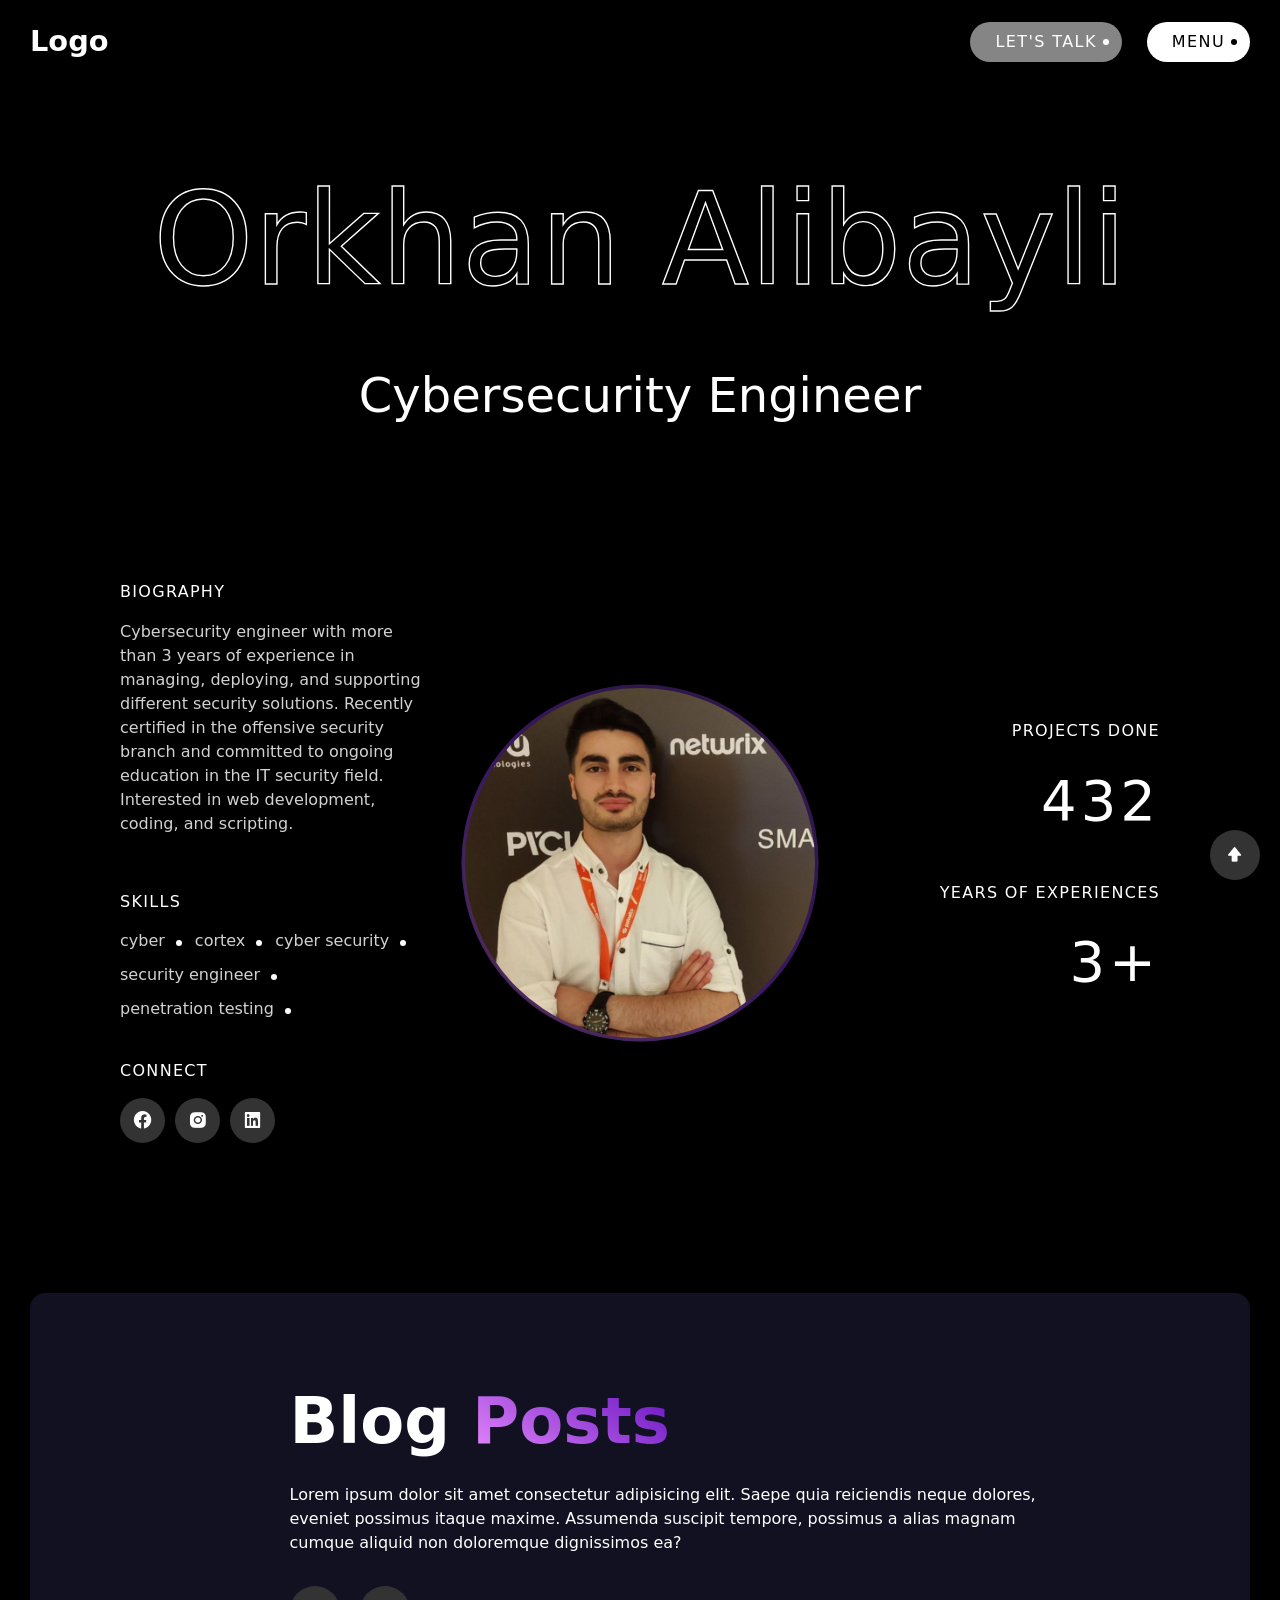
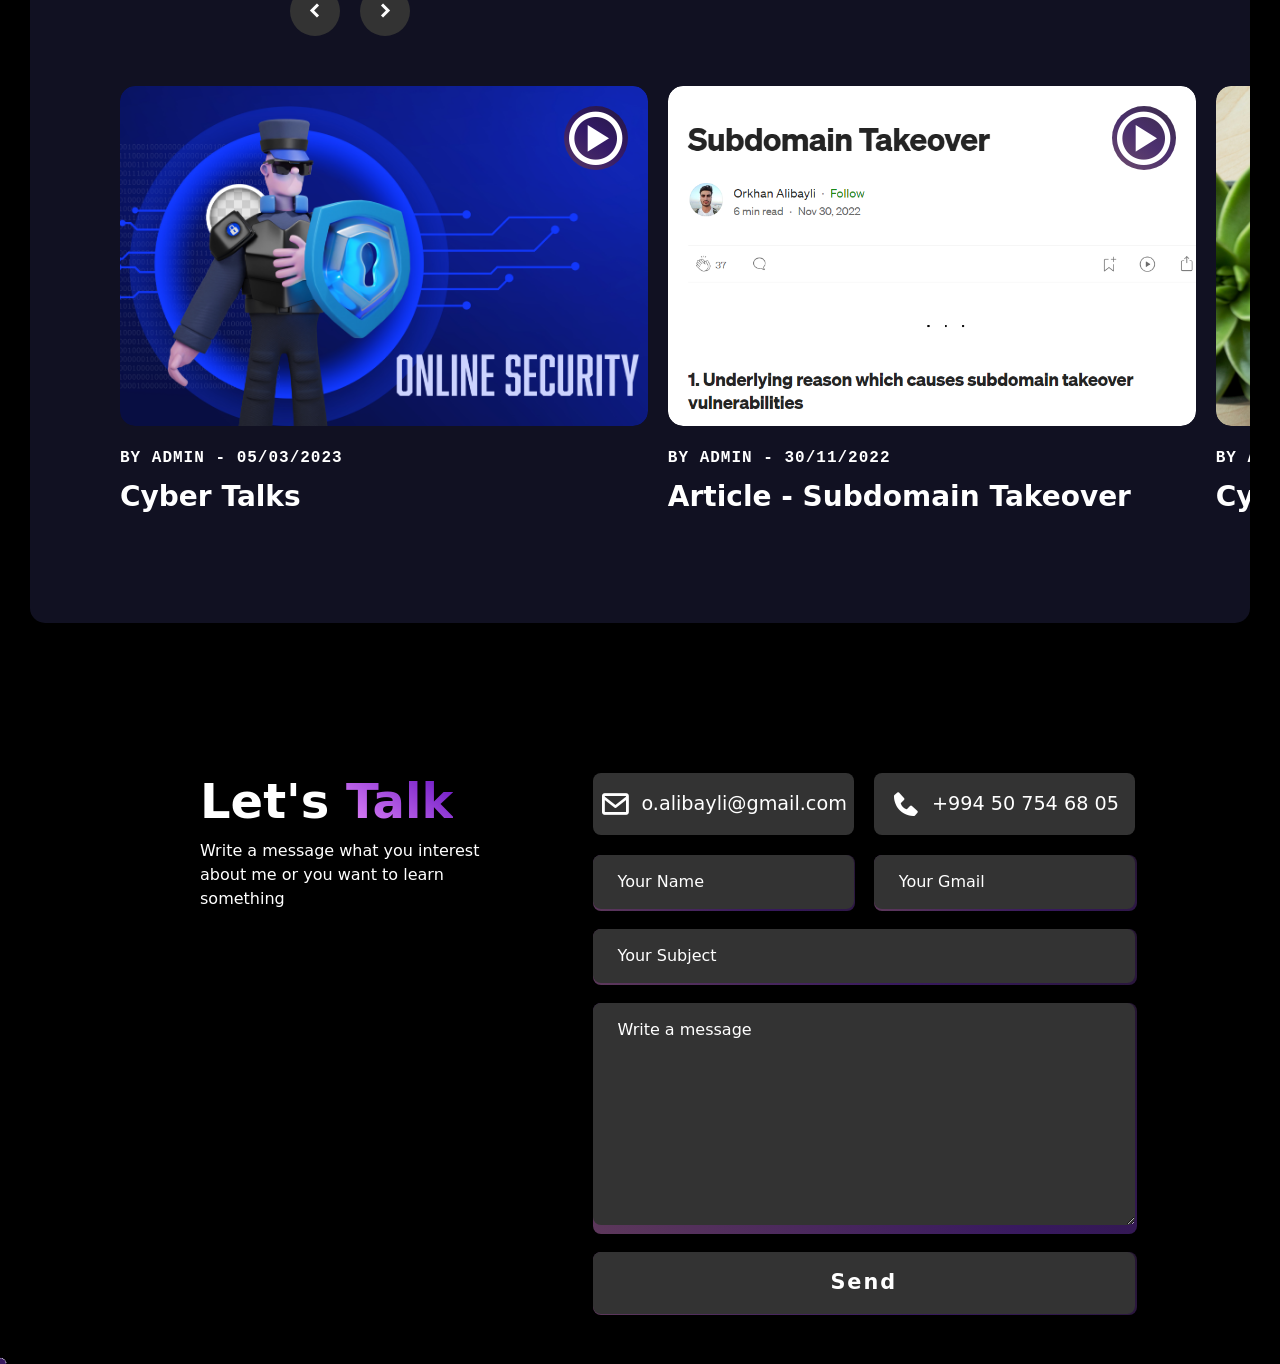
==== index.html @ 05bd4674 "element initial commit" ====
<!DOCTYPE html>
<html lang="en">

<head>
    <meta charset="UTF-8">
    <meta name="viewport" content="width=device-width, initial-scale=1.0">
    <link href='https://unpkg.com/boxicons@2.1.4/css/boxicons.min.css' rel='stylesheet'>
    <link rel="stylesheet" href="css/bootstrap.css">
    <link rel="stylesheet" href="style.css">
    <title>Orkhan Alibayli</title>
</head>

<body>

    <main id="prime">
        <nav>
            <a href="#">Logo</a>
            <ul>
                <li><a href="#contact">Let's Talk</a><a href="#contact">Let's Talk</a></li>
                <li><a class="for-click">Menu</a>
                    <ul class="for-click-menu">
                        <li><a href="#about">About</a></li>
                        <li><a href="#blog">Blog</a></li>
                        <li><a href="#contact">Contact</a></li>
                    </ul>
                </li>
            </ul>
        </nav>

        <section>
            <h1 id="about">Orkhan Alibayli</h1>
            <h2>Cybersecurity Engineer</h2>
            <div class="main-about">
                <div>
                    <div>
                        <h2>Biography</h2>
                        <p>
                            Cybersecurity engineer with more than 3 years of experience in managing, deploying, and
                            supporting different security solutions. Recently
                            certified in the offensive security branch and committed to ongoing education in the IT
                            security field. Interested in web development,
                            coding, and scripting.
                        </p>
                    </div>
                    <div>
                        <h2>Skills</h2>
                        <div>
                            <span>cyber</span>
                            <span>cortex</span>
                            <span>cyber security</span>
                            <span>security engineer</span>
                            <span>penetration testing</span>
                        </div>
                    </div>
                    <div>
                        <h2>Connect</h2>
                        <div>
                            <a href="https://www.facebook.com/orxan.elibeyli.31" target="_blank">
                                <i class='bx bxl-facebook-circle'></i>
                            </a>
                            <a href="https://www.instagram.com/orkhan_alibayli/" target="_blank">
                                <i class='bx bxl-instagram-alt'></i>
                            </a>
                            <!-- <a href=""><img src="photos/x.PNG"></a> -->
                            <a href="https://www.linkedin.com/in/orkhan-alibayli/" target="_blank">
                                <i class='bx bxl-linkedin-square'></i>
                            </a>
                        </div>
                    </div>
                </div>
                <div>
                    <img src="photos/profil.jpg" alt="my image">
                </div>
                <div>
                    <div>
                        <h2>Projects Done</h2>
                        <span>432</span>
                    </div>
                    <div>
                        <h2>Years of experiences</h2>
                        <span>3+</span>
                    </div>
                </div>
            </div>

            <div id="blog" class="main-blog">
                <div class="blog-phrase">
                    <h1>Blog <span>Posts</span></h1>
                    <p>Lorem ipsum dolor sit amet consectetur adipisicing elit. Saepe quia reiciendis neque dolores,
                        eveniet
                        possimus itaque maxime. Assumenda suscipit tempore, possimus a alias magnam cumque aliquid non
                        doloremque dignissimos ea?</p>
                    <div class="left-right">
                        <i class='bx bxs-chevron-left'></i>
                        <i class='bx bxs-chevron-right'></i>
                    </div>
                </div>

                <div class="primary-blogs">
                    <div class="blogs"></div>
                </div>
            </div>

            <div id="contact" class="contact">
                <div>
                    <h1>Let's <span>Talk</span></h1>
                    <p>Write a message what you interest about me or you want to learn something</p>
                </div>

                <form action="#">
                    <div>
                        <a href="mailto:o.alibayli@gmail.com"><i class='bx bx-envelope'></i>o.alibayli@gmail.com</a>
                        <a href="tel:+994507546805"><i class='bx bxs-phone'></i>+994 50 754 68 05</a>
                    </div>
                    <div>
                        <label for="forName">
                            <input type="text" name="forName" class="nameOfPerson" required>
                            <span>Your Name</span>
                        </label>
                        <label for="forGmail">
                            <input type="email" name="forGmail" class="emailOfPerson" required>
                            <span>Your Gmail</span>
                        </label>
                    </div>
                    <label for="forSubject">
                        <input type="text" name="forSubject" class="subjectOfPerson" required>
                        <span>Your Subject</span>
                    </label>
                    <label for="forMessage">
                        <textarea name="forMessage" rows="8" class="textOfPerson" required></textarea>
                        <span>Write a message</span>
                    </label>
                    <label for="">
                        <input type="submit" value="Send">
                    </label>
                </form>
            </div>
        </section>

        <a href="#prime" id="forUp"><i class='bx bxs-upvote'></i></a>
    </main>

    <span class="cursor"></span>

    <script src="https://smtpjs.com/v3/smtp.js"></script>
    <script src="js/bootstrap.js"></script>
    <script src="script.js"></script>
</body>

</html>
---- style.css ----
* {
    padding: 0;
    margin: 0;
    box-sizing: border-box;
    list-style: none;
}

::-webkit-scrollbar {
    width: .7rem;
    height: .7rem;
}

::-webkit-scrollbar-thumb {
    background: linear-gradient(35deg, rgb(93, 56, 91), rgb(56, 25, 95), rgb(38, 22, 51));
}

::-webkit-scrollbar-track {
    background: black;
}

/* ::selection {
    background: rgb(56, 25, 95);
    color: white;
} */

a:hover {
    color: white;
}

html {
    scroll-behavior: smooth;
}

body {
    background-color: #000;
}

body>main {
    display: flex;
    flex-direction: column;
    gap: 50px;
}

body>main>nav {
    display: flex;
    justify-content: space-between;
    align-items: center;
    padding: 20px 30px;
    position: sticky;
    top: 0;
    z-index: 1000;
    background-color: rgba(0, 0, 0, .15);
}

body>main>nav>a {
    color: white;
    font-weight: 900;
    text-decoration: none;
    transition: .5s;
    font-size: 1.8rem;
    display: flex;
    align-items: center;
}

body>main>nav>a:hover {
    background: linear-gradient(35deg, #e78afc, #6310C0);
    -webkit-background-clip: text;
    -webkit-text-fill-color: transparent;
}

body>main>nav>ul {
    display: flex;
    gap: 25px;
    position: relative;
    padding: 0;
    margin: 0;
}

body>main>nav>ul>li {
    padding: 0;
    margin: 0;
    border-radius: 1.3rem;
    background-color: rgba(190, 190, 190, .7);
    backdrop-filter: blur(2px);
    height: 40px;
    display: flex;
    align-items: center;
}

body>main>nav>ul>li:nth-child(1) {
    position: relative;
    overflow: hidden;
}

body>main>nav>ul>li>a {
    margin: 0;
    padding: 0 25px;
    display: flex;
    align-items: center;
    height: 100%;
    color: white;
    text-decoration: none;
    text-transform: uppercase;
    letter-spacing: 1.4px;
    font-size: 1rem;
    font-weight: 500;
    transition: .3s;
}

body>main>nav>ul>li:nth-child(1)>a:nth-child(2) {
    position: absolute;
    bottom: -100%;
}

body>main>nav>ul>li:nth-child(1):hover>a:nth-child(2) {
    position: relative;
    bottom: 0%;
}

body>main>nav>ul>li:nth-child(1)>a:nth-child(1) {
    position: relative;
    top: 0%;
}

body>main>nav>ul>li:nth-child(1):hover>a:nth-child(1) {
    position: absolute;
    top: -100%;
}

body>main>nav>ul>li:nth-child(1):hover {
    background: linear-gradient(35deg, rgba(93, 56, 91, .7), rgba(56, 25, 95, .7), rgba(38, 22, 51, .7));
}

body>main>nav>ul>li:nth-child(2) {
    background-color: white;
}

body>main>nav>ul>li:nth-child(2)>a {
    color: black;
    cursor: pointer;
}

body>main>nav>ul>li>a::before {
    content: '';
    position: absolute;
    right: 13px;
    width: 6px;
    height: 6px;
    scale: 1;
    background-color: white;
    border-radius: 50%;
    transition: .1s;
}

body>main>nav>ul>li:nth-child(2)>a::before {
    background-color: black;
}

body>main>nav>ul>li>a:hover::before {
    scale: 1.7;
    background-color: gray;
    box-shadow: 0 0 5px lightgray;
}



body>main>nav>ul>li>.for-click-menu {
    display: flex;
    flex-direction: column;
    gap: 12px;
    z-index: 10000991;
    visibility: hidden;
    opacity: 0;
    position: absolute;
    top: 64px;
    right: 0px;
    width: 268px;
    background-image: linear-gradient(45deg, rgba(255, 130, 243, .9) 0%, rgba(123, 19, 255, .9) 50%, rgba(64, 13, 100, .9) 100%);
    backdrop-filter: blur(5px);
    border-radius: 8px;
    padding: 25px 35px;
    text-align: left;
    -webkit-transition: linear 0.1s;
    transition: linear 0.2s;
    -webkit-transform: translateY(25px);
    transform: translateY(25px);
}

body>main>nav>ul>li>.for-click-menu-add {
    visibility: visible;
    opacity: 1;
    -webkit-transform: translateY(0px);
    transform: translateY(0px);
}

body>main>nav>ul>li>ul>li {
    width: 100%;
}

body>main>nav>ul>li>ul>li>a {
    color: white;
    font-weight: 500;
    text-decoration: none;
    letter-spacing: 1.5px;
    font-size: 1.15rem;
    transition: .2s;
    padding-left: 0;
}

body>main>nav>ul>li>ul>li:hover>a {
    padding-left: 30px;
}





body>main>section {
    display: flex;
    flex-direction: column;
    gap: 50px;
}

body>main>section>h1 {
    color: white;
    -webkit-text-fill-color: transparent;
    -webkit-text-stroke-width: 1.4px;
    -webkit-text-stroke-color: white;
    font-size: 800%;
    text-align: center;
    padding: 30px 0;
    padding-bottom: 0;
    margin: 0;
}

body>main>section>h2 {
    font-size: 300%;
    color: white;
    padding: 0;
    text-align: center;
    padding-bottom: 50px;
}

body>main>section>.main-about {
    display: flex;
    gap: 35px;
    padding: 50px 120px;
    align-items: center;
}

body>main>section>.main-about>div {
    display: flex;
    flex-direction: column;
    gap: 40px;
    width: 100%;
}

body>main>section>.main-about>div:nth-child(1) {
    align-items: flex-start;
}

body>main>section>.main-about>div>div {
    display: flex;
    flex-direction: column;
    gap: 10px;
}

body>main>section>.main-about>div>div>h2 {
    color: white;
    text-transform: uppercase;
    letter-spacing: 1.3px;
    font-weight: 500;
    font-size: 1rem;
}

body>main>section>.main-about>div>div>p {
    color: rgb(210, 210, 210);
}

body>main>section>.main-about>div>div>div {
    display: flex;
    flex-wrap: wrap;
    gap: 10px;
}

body>main>section>.main-about>div>div>div>span {
    position: relative;
    padding-right: 20px;
    color: rgb(210, 210, 210);
    display: flex;
    align-items: center;
}

body>main>section>.main-about>div>div>div>span::after {
    content: '';
    position: absolute;
    top: 45%;
    right: 3px;
    width: 6px;
    height: 6px;
    background-color: white;
    border-radius: 50%;
}

body>main>section>.main-about>div>div>div>a {
    color: white;
    text-decoration: none;
    width: 45px;
    height: 45px;
    background-color: #333;
    border-radius: 50%;
    font-size: 1.3rem;
    display: flex;
    justify-content: center;
    align-items: center;
}

body>main>section>.main-about>div>div>div>a:hover {
    background: linear-gradient(35deg, rgb(93, 56, 91), rgb(56, 25, 95), rgb(38, 22, 51));
}

/* body>main>section>div>div>div>div>a>img{
    width: 20px;
    height: 20px;
    border-radius: 50%;
} */


body>main>section>.main-about>div:nth-child(2) {
    display: flex;
    align-items: center;
    justify-content: center;
    position: relative;
}

body>main>section>.main-about>div:nth-child(2)::after {
    content: '';
    position: absolute;
    width: 350px;
    height: 350px;
    background: linear-gradient(35deg, rgb(93, 56, 91), rgb(56, 25, 95), rgb(38, 22, 51));
    border-radius: 50%;
    scale: 1.02;
    box-shadow: inset 0 0 5px rgb(56, 25, 95);
}

body>main>section>.main-about>div:nth-child(2)>img {
    width: 350px;
    height: 350px;
    border-radius: 50%;
    z-index: 1;
}

body>main>section>.main-about>div:nth-child(3) {
    align-items: flex-end;
}

body>main>section>.main-about>div:nth-child(3)>div {
    align-items: flex-end;
}

body>main>section>.main-about>div:nth-child(3)>div>span {
    color: white;
    font-size: 3.5rem;
    font-weight: 450;
    letter-spacing: 4px;
}


body>main>section>.main-blog {
    display: flex;
    flex-direction: column;
    align-items: center;
    gap: 50px;
    padding: 90px;
    padding-right: 0;
    margin: 50px 30px;
    width: calc(100% - 60px);
    background-color: #112;
    border-radius: 15px;
}

body>main>section>.main-blog>.blog-phrase {
    display: flex;
    flex-direction: column;
    gap: 15px;
    width: 70%;
}

body>main>section>.main-blog>.blog-phrase>h1 {
    color: white;
    font-size: 4rem;
    font-weight: 700;
}

body>main>section>.main-blog>.blog-phrase>h1>span {
    background: linear-gradient(35deg, #e78afc, #6310C0);
    -webkit-background-clip: text;
    -webkit-text-fill-color: transparent;
}

body>main>section>.main-blog>.blog-phrase>p {
    color: white;
}

body>main>section>.main-blog>.blog-phrase>div {
    display: flex;
    gap: 20px;
}

body>main>section>.main-blog>.blog-phrase>div>i {
    cursor: pointer;
    background-color: #333;
    width: 50px;
    height: 50px;
    border-radius: 50%;
    color: white;
    display: flex;
    align-items: center;
    justify-content: center;
    font-size: 1.5rem;
    transition: .4s;
}

body>main>section>.main-blog>.primary-blogs {
    width: 100%;
    overflow: hidden;
}

body>main>section>.main-blog>.primary-blogs>.blogs {
    display: flex;
    gap: 20px;
    position: relative;
}

body>main>section>.main-blog>.primary-blogs>.blogs>div {
    display: flex;
    flex-direction: column;
    gap: 10px;
    position: relative;
    transition: .5s;
}

body>main>section>.main-blog>.primary-blogs>.blogs>div>div {
    width: 100%;
    height: 400px;
    position: relative;
    border-radius: 15px;
    overflow: hidden;
    transition: .3s;
}

body>main>section>.main-blog>.primary-blogs>.blogs>div>div>img {
    width: 100%;
    height: 100%;
    object-fit: cover;
    border-radius: 15px;
    scale: 1;
    transition: .4s;
}

body>main>section>.main-blog>.primary-blogs>.blogs>div>div>img:hover {
    scale: 1.05;
}

body>main>section>.main-blog>.primary-blogs>.blogs>div>div:hover::before {
    content: '';
    background: linear-gradient(35deg, rgba(93, 56, 91, .3), rgba(56, 25, 95, .3), rgba(38, 22, 51, .3));
    position: absolute;
    top: 0;
    left: 0;
    width: 100%;
    height: 100%;
    z-index: 10;
    pointer-events: none;
}

body>main>section>.main-blog>.primary-blogs>.blogs>div>div>a {
    position: absolute;
    right: 20px;
    top: 20px;
    color: white;
    background: linear-gradient(35deg, rgba(93, 56, 91, .9), rgba(56, 25, 95, .9), rgba(38, 22, 51, .9));
    border-radius: 50%;
    font-size: 4rem;
    display: flex;
    align-items: center;
    justify-content: center;
    text-decoration: none;
}

body>main>section>.main-blog>.primary-blogs>.blogs>div>span {
    color: white;
    font-weight: 700;
    text-transform: uppercase;
    font-family: 'Courier New', Courier, monospace;
    letter-spacing: 1px;
    padding-top: 10px;
}

body>main>section>.main-blog>.primary-blogs>.blogs>div>span::before {
    content: 'by admin  -  ';
    position: relative;
}

body>main>section>.main-blog>.primary-blogs>.blogs>div>h3 {
    color: white;
    font-weight: 700;
    text-transform: capitalize;
    position: relative;
    padding-bottom: 12px;
}


/* body>main>section>.main-blog>.primary-blogs>.blogs>div>div::after {
    content: '';
    position: absolute;
    bottom: 0;
    width: 100%;
    height: 2px;
    background: linear-gradient(35deg, rgb(93, 56, 91), rgb(56, 25, 95), rgb(38, 22, 51));
    border-radius: 0 0 1px 1px;
    z-index: 100000;
} */



body>main>section>.contact {
    padding: 50px 120px;
    display: flex;
    gap: 50px;
}

body>main>section>.contact>div {
    width: 40%;
    padding-left: 80px;
}

body>main>section>.contact>div>h1 {
    color: white;
    font-weight: 900;
    font-size: 3rem;
}

body>main>section>.contact>div>h1>span {
    background: linear-gradient(35deg, #e78afc, #6310C0);
    -webkit-background-clip: text;
    -webkit-text-fill-color: transparent;
}

body>main>section>.contact>div>p {
    color: white;
}

body>main>section>.contact>form {
    width: 60%;
    display: flex;
    flex-direction: column;
    gap: 20px;
    padding: 0 25px;
}

body>main>section>.contact>form>div {
    display: flex;
    gap: 20px;
}

body>main>section>.contact>form>div>a {
    display: flex;
    align-items: center;
    justify-content: center;
    gap: 10px;
    width: 100%;
    padding: 15px 0;
    background-color: #333;
    border-radius: .5rem;
    font-size: 1.2rem;
    color: white;
    text-decoration: none;
}

body>main>section>.contact>form>div>a>i {
    font-size: 2rem;
}

body>main>section>.contact>form label {
    width: 100%;
    position: relative;
    z-index: 1;
}

body>main>section>.contact>form label::before {
    content: '';
    position: absolute;
    top: 0;
    left: 0;
    background: linear-gradient(35deg, rgb(93, 56, 91), rgb(56, 25, 95), rgb(38, 22, 51));
    border-radius: .5rem;
    width: calc(100% + 1.5px);
    height: calc(100% + 1.5px);
    z-index: -1;
}

body>main>section>.contact>form label>input {
    width: 100%;
    background-color: #333;
    padding: 15px 25px;
    border-radius: .5rem;
    border: none;
    outline: none;
    color: white;
    z-index: 1;
}

body>main>section>.contact>form label>textarea {
    width: 100%;
    background-color: #333;
    padding: 15px 25px;
    border-radius: .5rem;
    border: none;
    outline: none;
    color: white;
    z-index: 1;
}

body>main>section>.contact>form label>span {
    position: absolute;
    top: 0;
    left: 0;
    color: white;
    padding: 15px 25px;
    pointer-events: none;
    scale: 1;
    transition: .5s;
    z-index: 1;
}

body>main>section>.contact>form label>input:focus~span,
textarea:focus~span {
    scale: .8 !important;
    top: -20px !important;
    left: 12px !important;
    background: #333;
    padding: 10px 25px;
    border-radius: .5rem;
    z-index: 1;
    border-bottom: 1px solid #6310C0;
}

body>main>section>.contact>form label>textarea:focus~span {
    padding: 8.5px 25px;
}

body>main>section>.contact>form label>input:valid~span,
textarea:valid~span {
    scale: .8 !important;
    top: -20px !important;
    left: 12px !important;
    background: #333;
    padding: 10px 25px;
    border-radius: .5rem;
    z-index: 1;
    border-bottom: 1px solid #6310C0;
}

body>main>section>.contact>form label>textarea:valid~span {
    padding: 8.5px 25px;
}


body>main>section>.contact>form label>input:focus~span::before,
textarea:focus~span::before {
    content: '';
    position: absolute;
    top: .75%;
    left: 50%;
    background: linear-gradient(35deg, rgb(93, 56, 91), rgb(56, 25, 95), rgb(38, 22, 51));
    border-radius: .5rem;
    width: 70%;
    height: 98%;
    z-index: -1;
}

body>main>section>.contact>form label>input:valid~span::before,
textarea:valid~span::before {
    content: '';
    position: absolute;
    top: .75%;
    left: 50%;
    background: linear-gradient(35deg, rgb(93, 56, 91), rgb(56, 25, 95), rgb(38, 22, 51));
    border-radius: .5rem;
    width: 70%;
    height: 98%;
    z-index: -1;
}

body>main>section>.contact>form>label>input[type="submit"] {
    font-weight: 600;
    letter-spacing: 2px;
    font-size: 1.3rem;
}

body>main>section>.contact>form>label>input[type="submit"]:hover {
    background-color: #222;
}




#forUp {
    position: fixed;
    bottom: 20px;
    right: 20px;
    width: 50px;
    height: 50px;
    background-color: #333;
    z-index: 10000;
    color: white;
    font-size: 1.1rem;
    border-radius: 50%;
    display: flex;
    align-items: center;
    justify-content: center;
    text-decoration: none;
}

#forUp:hover {
    background: linear-gradient(35deg, #e78afc, #6310C0);
}

.cursor {
    width: 13px;
    height: 13px;
    background-color: rgb(56, 25, 95);
    border: 1.5px dotted white;
    border-radius: 50%;
    z-index: 100000;
    transform: translate(-50%, -50%);
    position: fixed;
    animation: cursor infinite 2s linear;
    pointer-events: none;
}

@keyframes cursor {
    form {
        transform: translate(-50%, -50%) rotate(0deg);
    }

    to {
        transform: translate(-50%, -50%) rotate(360deg);
    }
}






@media(max-width: 1400px) {
    body>main>section>.main-blog>.primary-blogs>.blogs>div>div {
        height: 340px;
    }
}

@media(max-width: 1180px) {
    body>main>section>.main-about>div:nth-child(2)::after {
        width: 280px;
        height: 280px;
    }

    body>main>section>.main-about>div:nth-child(2)>img {
        width: 280px;
        height: 280px;
    }

    body>main>section>.main-blog>.primary-blogs>.blogs>div>div {
        height: 260px;
    }

    body>main>section>.contact {
        padding: 50px 80px;
        gap: 30px;
    }

    body>main>section>.contact>div {
        width: 33%;
        padding-left: 50px;
    }

    body>main>section>.contact>form {
        width: 67%;
    }
}



@media(max-width: 1030px) {
    body>main>section>h1 {
        font-size: 650%;
    }

    body>main>section>h2 {
        font-size: 250%;
        padding-bottom: 75px;
    }

    body>main>section>.main-about {
        position: relative;
        flex-direction: column;
        padding-top: 430px;
    }

    body>main>section>.main-about>div:nth-child(1),
    div:nth-child(3) {
        flex-direction: row !important;
        flex-wrap: wrap;
    }

    body>main>section>.main-about>div>div {
        flex-direction: column !important;
    }

    body>main>section>.main-about>div:nth-child(3)>div {
        align-items: center !important;
    }

    body>main>section>.main-about>div:nth-child(2) {
        position: absolute;
        top: 0;
        left: 50%;
        transform: translateX(-50%);
    }

    body>main>section>.main-about>div:nth-child(2)::after {
        width: 360px;
        height: 360px;
    }

    body>main>section>.main-about>div:nth-child(2)>img {
        width: 360px;
        height: 360px;
    }

    body>main>section>.main-blog>.blog-phrase {
        width: 100%;
        padding-right: 50px;
    }

    body>main>section>.contact {
        flex-direction: column;
    }

    body>main>section>.contact>div,
    form {
        width: 100% !important;
        padding-left: 40px !important;
        padding-right: 40px !important;
    }
}

@media(max-width: 950px) {
    body>main>section>.main-blog>.primary-blogs>.blogs>div>div {
        height: 200px;
    }

    body>main>section>.main-blog>.primary-blogs>.blogs>div>div>a {
        font-size: 3rem;
        top: 10px;
        right: 10px;
    }
}


@media(max-width: 780px) {
    body>main>section>h1 {
        font-size: 500%;
        padding: 0;
    }

    body>main>section>h2 {
        padding-bottom: 50px;
    }

    body>main>section>.main-about {
        padding: 50px;
        padding-top: 360px;
    }

    body>main>section>.main-about>div:nth-child(2)::after {
        width: 300px;
        height: 300px;
    }

    body>main>section>.main-about>div:nth-child(2)>img {
        width: 300px;
        height: 300px;
    }

    body>main>section>.main-about>div:nth-child(3)>div>h2,
    div:nth-child(1)>div>h2 {
        font-size: .8rem;
    }

    body>main>section>.main-about>div:nth-child(3)>div>span {
        font-size: 2.2rem;
    }

    body>main>section>.main-blog {
        padding: 50px;
        padding-right: 0;
    }

    body>main>section>.main-blog>.blog-phrase>h1 {
        font-size: 3rem;
    }

    body>main>section>.main-blog>.primary-blogs>.blogs>div>div {
        height: 160px;
    }

    body>main>section>.main-blog>.primary-blogs>.blogs>div>span {
        font-size: 80%;
    }

    body>main>section>.main-blog>.primary-blogs>.blogs>div>h3 {
        font-size: 100%;
    }

    body>main>section>.main-blog>.primary-blogs>.blogs>div>div>a {
        font-size: 2.3rem;
    }

    body>main>section>.contact {
        padding: 50px;
    }

    body>main>section>.contact>div,
    form {
        padding-left: 0px !important;
        padding-right: 0px !important;
    }

    body>main>section>.contact>form>div>a {
        font-size: 1rem;
    }

    body>main>section>.contact>form>div>a>i {
        font-size: 1.4rem;
    }
}


@media(max-width: 620px) {
    body>main>section>h1 {
        font-size: 400%;
    }

    body>main>section>h2 {
        font-size: 200%;
    }

    body>main>section>.main-blog>.primary-blogs>.blogs>div>div {
        height: 270px;
    }

    body>main>section>.main-blog>.primary-blogs>.blogs>div>span {
        font-size: 100%;
    }

    body>main>section>.main-blog>.primary-blogs>.blogs>div>h3 {
        font-size: 160%;
    }

    body>main>section>.main-blog>.primary-blogs>.blogs>div>div>a {
        font-size: 3.2rem;
        top: 15px;
        right: 15px;
    }
}


@media(max-width: 550px) {
    body>main>nav {
        padding: 20px;
    }

    body>main>nav>ul {
        gap: 10px;
    }

    body>main>nav>ul>li>ul {
        width: 253px;
    }

    body>main>section>h1 {
        font-size: 380%;
        padding: 0 15px;
    }

    body>main>section>h2 {
        padding: 0 15px;
        padding-bottom: 10px;
        font-size: 140%;
        position: relative;
        bottom: 18px;
    }

    body>main>section>.main-about {
        padding: 50px 20px;
        padding-top: 300px;
    }

    body>main>section>.main-about>div:nth-child(1) {
        display: grid;
        grid-template-columns: 1fr 1fr;
        grid-template-rows: 1fr 1fr;
        gap: 10px;
    }

    body>main>section>.main-about>div:nth-child(1)>div:nth-child(1) {
        grid-column: span 3;
    }

    body>main>section>.main-about>div:nth-child(2)::after {
        width: 240px;
        height: 240px;
    }

    body>main>section>.main-about>div:nth-child(2)>img {
        width: 240px;
        height: 240px;
    }

    body>main>section>.main-about>div:nth-child(3) {
        flex-wrap: nowrap;
    }

    body>main>section>.main-about>div:nth-child(3)>div {
        align-items: flex-start !important;
    }

    body>main>section>.main-blog {
        padding: 50px 20px;
        margin: 50px 20px;
        width: calc(100% - 40px);
    }

    body>main>section>.main-blog>.blog-phrase {
        padding-right: 0;
    }

    body>main>section>.main-blog>.blog-phrase>h1 {
        font-size: 2.6rem;
    }

    body>main>section>.main-blog>.primary-blogs>.blogs {
        gap: 0;
    }

    body>main>section>.main-blog>.primary-blogs>.blogs>div {
        padding: 0 7.5px;
    }

    body>main>section>.main-blog>.primary-blogs>.blogs>div>div {
        height: 250px;
    }

    body>main>section>.contact {
        padding: 50px 20px;
    }

    body>main>section>.contact>div>h1 {
        font-size: 2.6rem;
    }

    body>main>section>.contact>form>div {
        flex-direction: column;
    }

    body>main>section>.contact>form>div>a {
        justify-content: flex-start;
        align-items: flex-start;
        font-size: 1.2rem;
        background-color: transparent;
        padding: 0;
        gap: 25px;
    }

    body>main>section>.contact>form>div>a>i {
        font-size: 2rem;
    }
}

@media(max-width: 480px) {
    body>main>section>h1 {
        font-size: 330%;
    }

    body>main>section>.main-blog>.primary-blogs>.blogs>div>div {
        height: 215px;
    }
}

@media(max-width: 400px) {
    body>main>section>h1 {
        font-size: 318%;
    }

    body>main>section>.main-blog>.primary-blogs>.blogs>div>div {
        height: 195px;
    }

    body>main>section>.main-blog>.primary-blogs>.blogs>div>span {
        font-size: 85%;
    }

    body>main>section>.main-blog>.primary-blogs>.blogs>div>h3 {
        font-size: 130%;
    }
}
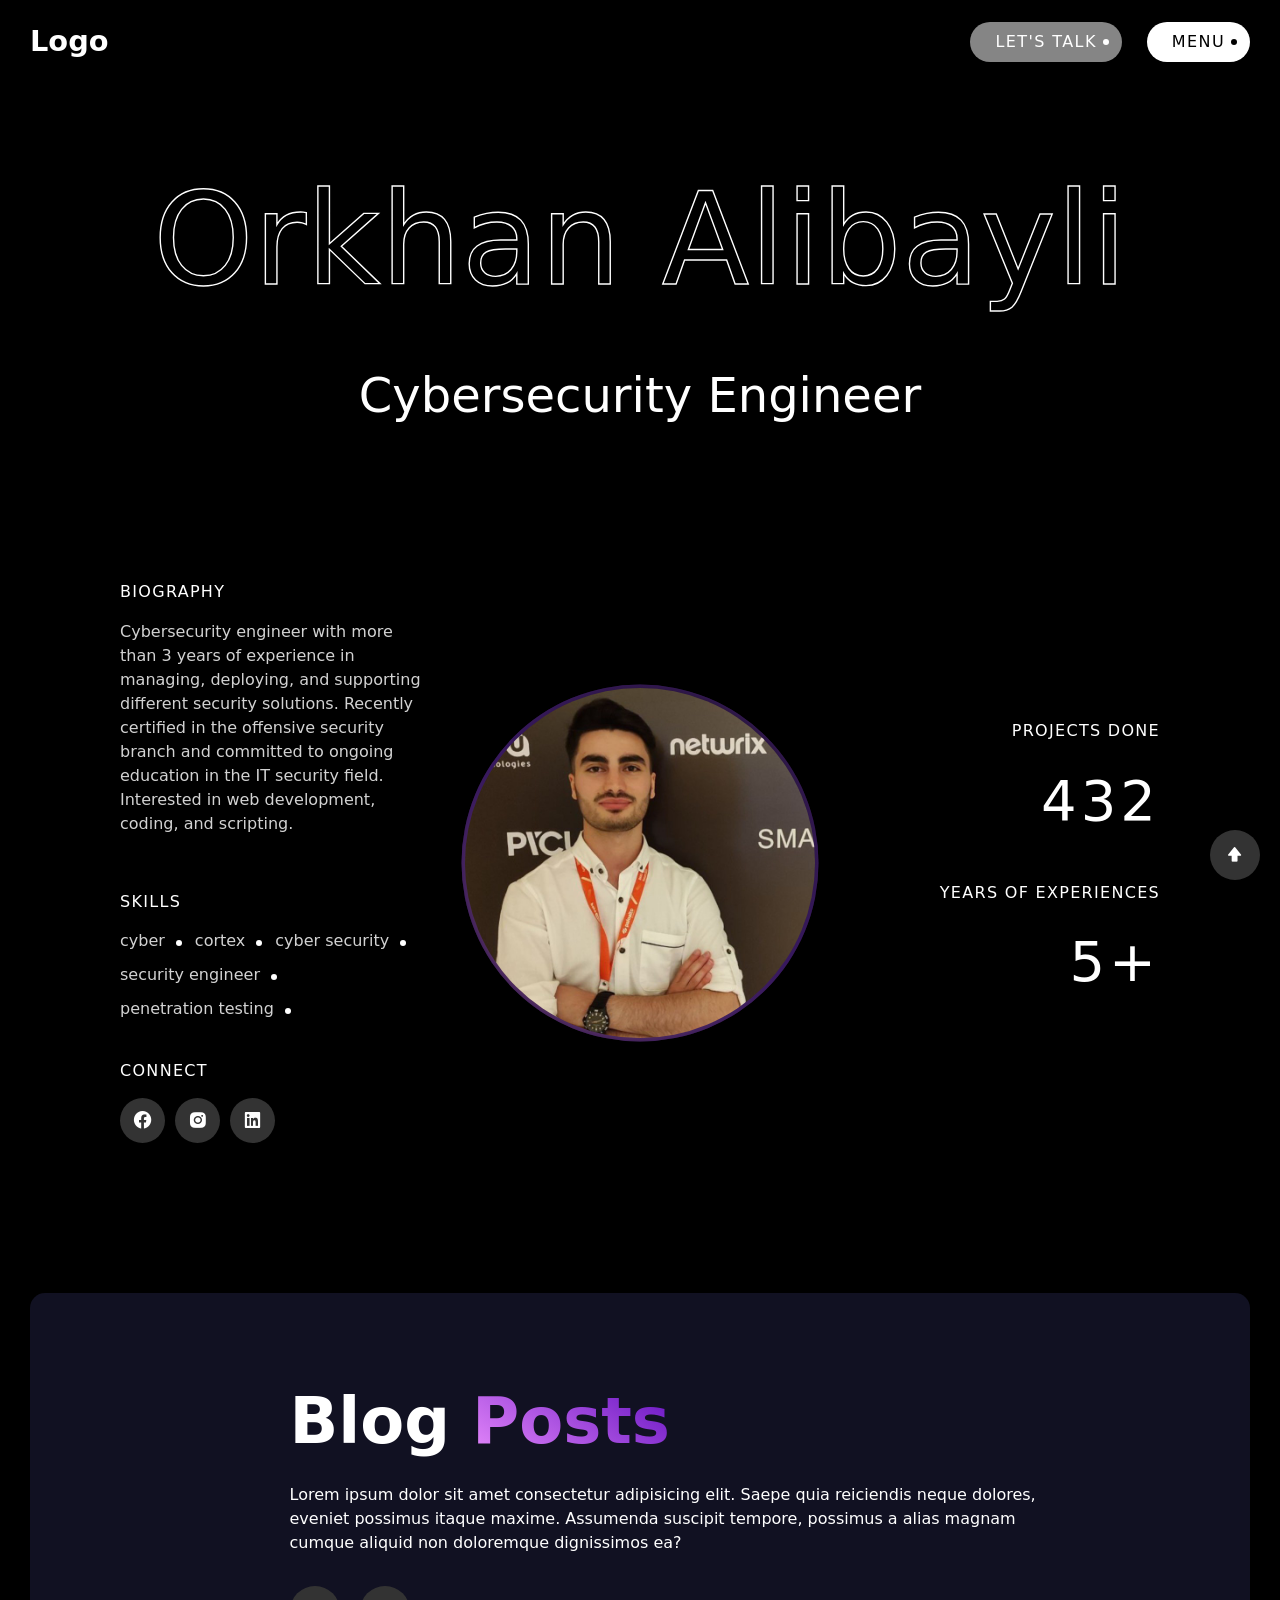
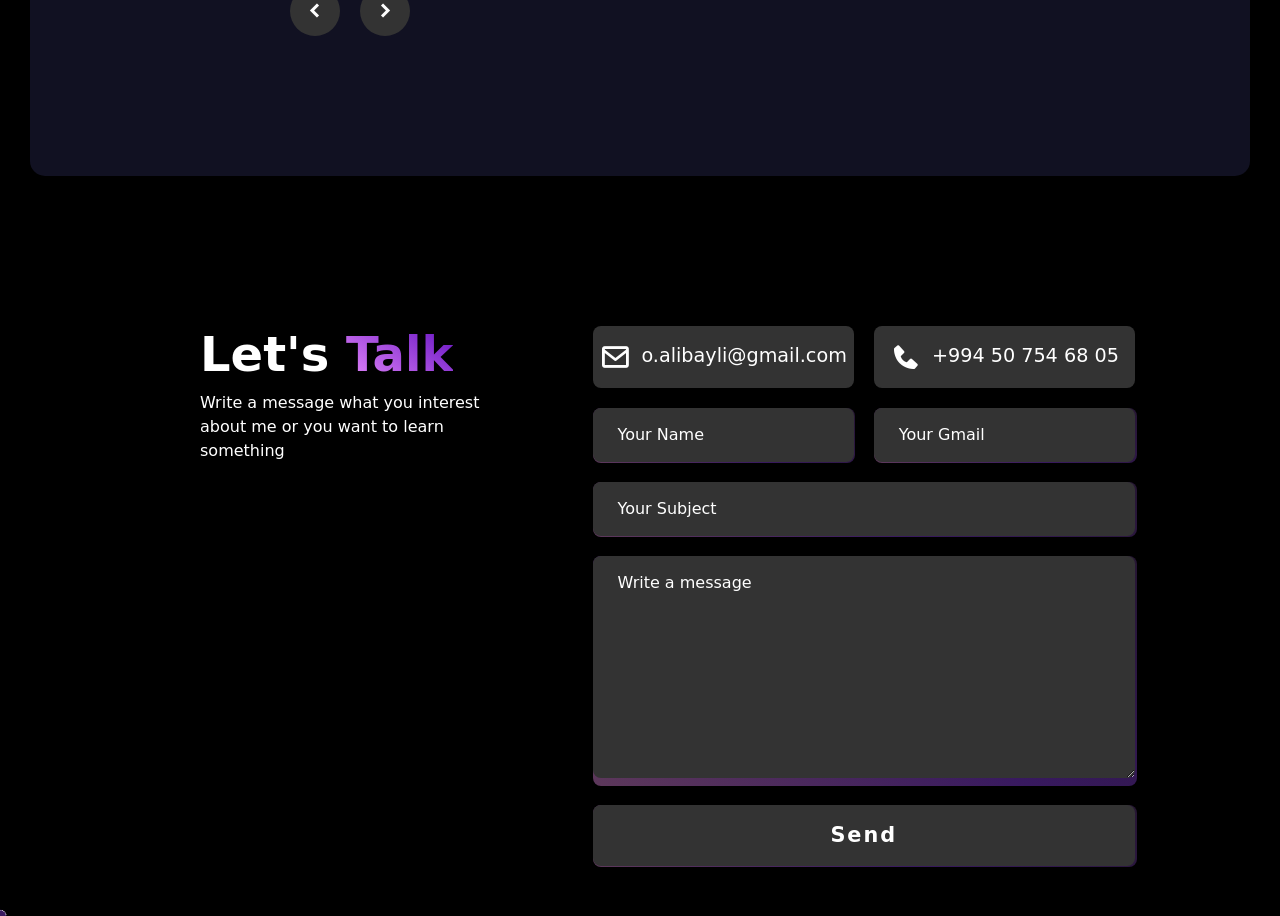
==== commit f0507754: "admin" ====
--- a/index.html
+++ b/index.html
@@ -7,6 +7,7 @@
     <link href='https://unpkg.com/boxicons@2.1.4/css/boxicons.min.css' rel='stylesheet'>
     <link rel="stylesheet" href="css/bootstrap.css">
     <link rel="stylesheet" href="style.css">
+    <link rel="stylesheet" href="alertMessage.css">
     <title>Orkhan Alibayli</title>
 </head>
 
@@ -55,7 +56,7 @@
                     <div>
                         <h2>Connect</h2>
                         <div>
-                            <a href="https://www.facebook.com/orxan.elibeyli.31" target="_blank">
+                            <a href="https://www.facebook.com/orkhan.alibayli" target="_blank">
                                 <i class='bx bxl-facebook-circle'></i>
                             </a>
                             <a href="https://www.instagram.com/orkhan_alibayli/" target="_blank">
@@ -78,7 +79,7 @@
                     </div>
                     <div>
                         <h2>Years of experiences</h2>
-                        <span>3+</span>
+                        <span>5+</span>
                     </div>
                 </div>
             </div>
@@ -142,9 +143,19 @@
 
     <span class="cursor"></span>
 
+    <div class="alert-box">
+        <div class="alert-box-content">
+            <h3 class="alert-type">Type</h3>
+            <p class="alert-message">Message</p>
+            <button onclick="closeAlert()" class="alert-btn">Bağla</button>
+        </div>
+    </div>
+
     <script src="https://smtpjs.com/v3/smtp.js"></script>
     <script src="js/bootstrap.js"></script>
-    <script src="script.js"></script>
+
+    <script src="alertMessage.js"></script>
+    <script type="module" src="./script.js"></script>
 </body>
 
 </html>
--- a/alertMessage.css
+++ b/alertMessage.css
@@ -0,0 +1,94 @@
+.alert-box {
+    position: fixed;
+    inset: 0;
+    background: rgba(10, 15, 25, 0.65);
+    backdrop-filter: blur(6px);
+    display: none;
+    justify-content: center;
+    align-items: center;
+    z-index: 999;
+    padding: 20px;
+}
+
+.alert-box-content {
+    width: 100%;
+    max-width: 420px;
+    padding: 30px;
+    border-radius: 22px;
+    background: #161d2d;
+    border: 1px solid rgba(255,255,255,0.06);
+    box-shadow:
+        0 20px 45px rgba(0,0,0,0.45),
+        inset 0 1px 0 rgba(255,255,255,0.03);
+    animation: alertShow .25s ease;
+}
+
+.alert-type {
+    font-size: 28px;
+    font-weight: 700;
+    margin-bottom: 14px;
+    color: white;
+}
+
+.alert-message {
+    font-size: 15px;
+    line-height: 1.6;
+    color: #b7c2df;
+    margin-bottom: 25px;
+}
+
+.alert-btn {
+    width: 100%;
+    border: none;
+    outline: none;
+    padding: 16px;
+    border-radius: 14px;
+    font-size: 15px;
+    font-weight: 700;
+    cursor: pointer;
+    transition: 0.25s;
+    color: white;
+    background: linear-gradient(135deg, #4f46e5, #06b6d4);
+    box-shadow: 0 10px 25px rgba(6,182,212,0.2);
+}
+
+.alert-btn:hover {
+    transform: translateY(-2px);
+    box-shadow: 0 15px 30px rgba(6,182,212,0.3);
+}
+
+.success {
+    border-color: rgba(16,185,129,0.25);
+}
+
+.alert-type.success {
+    color: #34d399;
+}
+
+.alert-message.success {
+    color: #9ae6c8;
+}
+
+.error {
+    border-color: rgba(239,68,68,0.25);
+}
+
+.alert-type.error {
+    color: #f87171;
+}
+
+.alert-message.error {
+    color: #f5b4b4;
+}
+
+@keyframes alertShow {
+    from {
+        opacity: 0;
+        transform: scale(0.92) translateY(10px);
+    }
+
+    to {
+        opacity: 1;
+        transform: scale(1) translateY(0);
+    }
+}
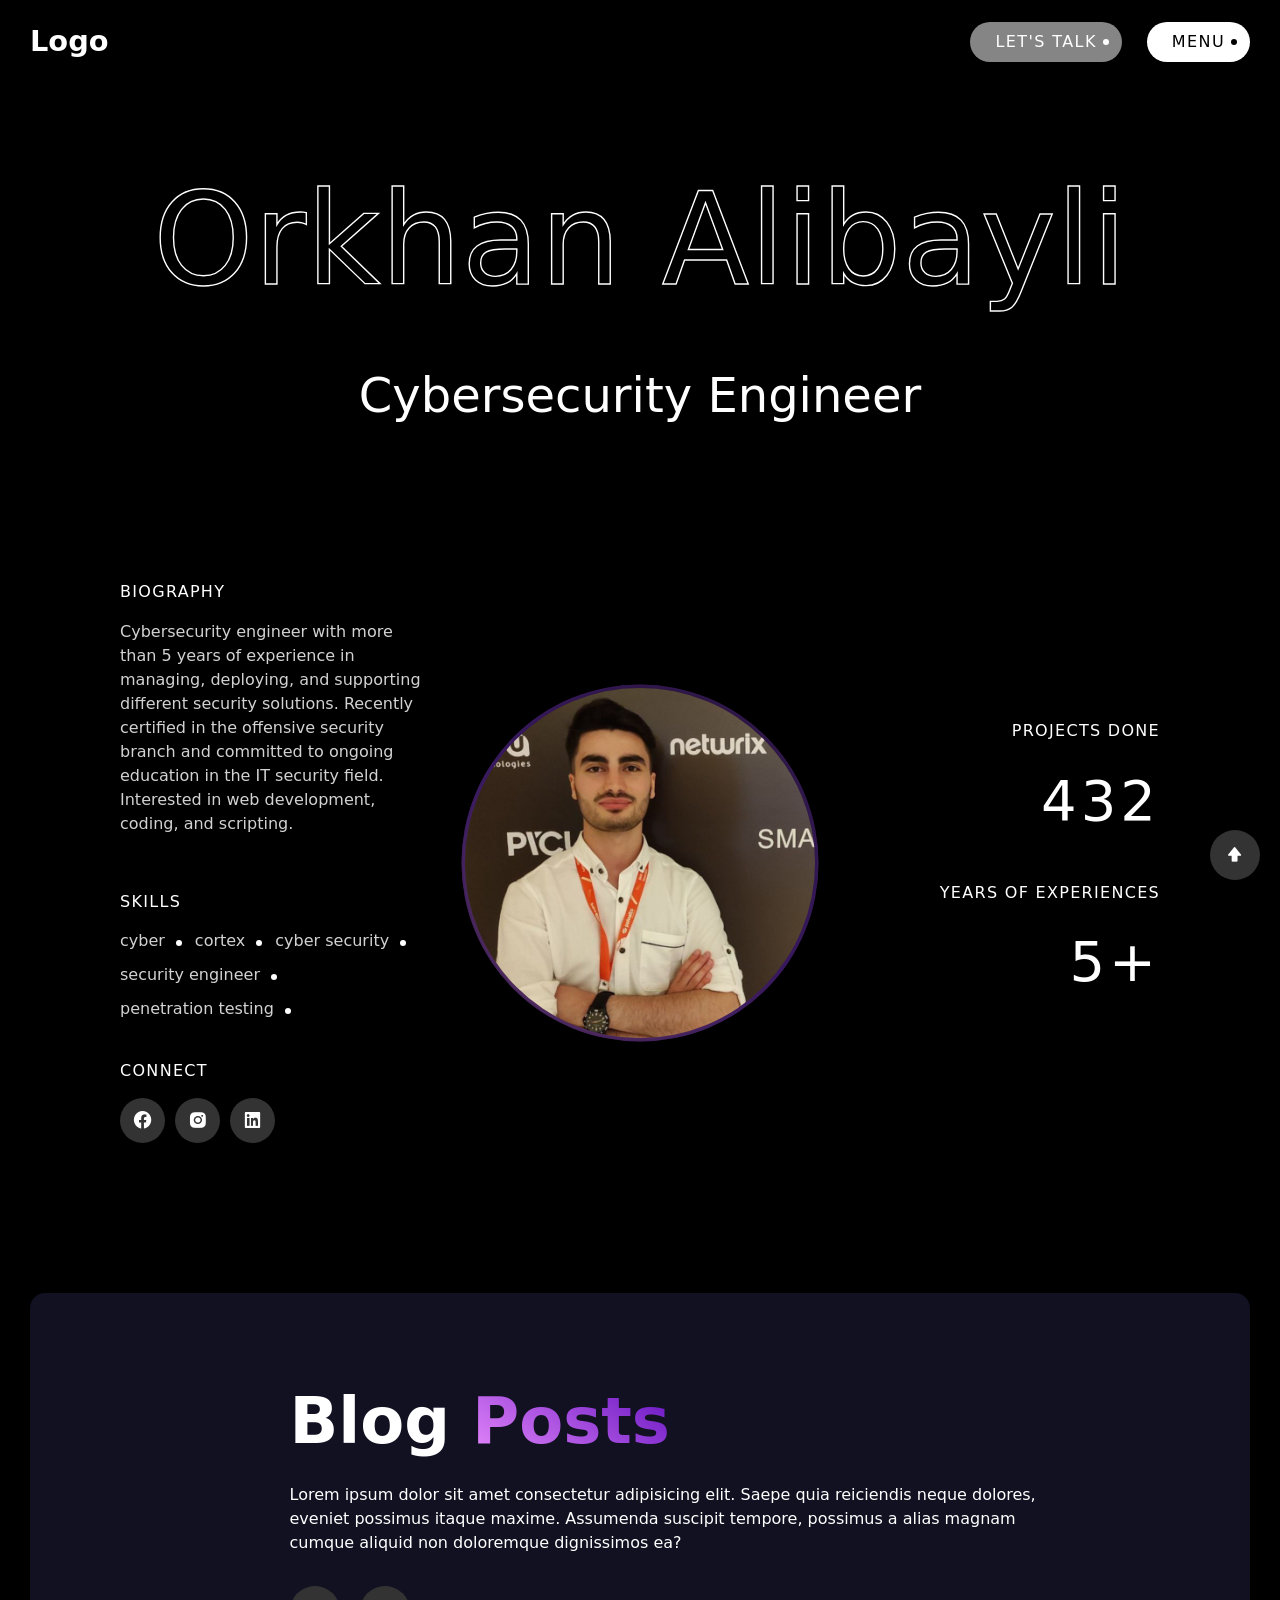
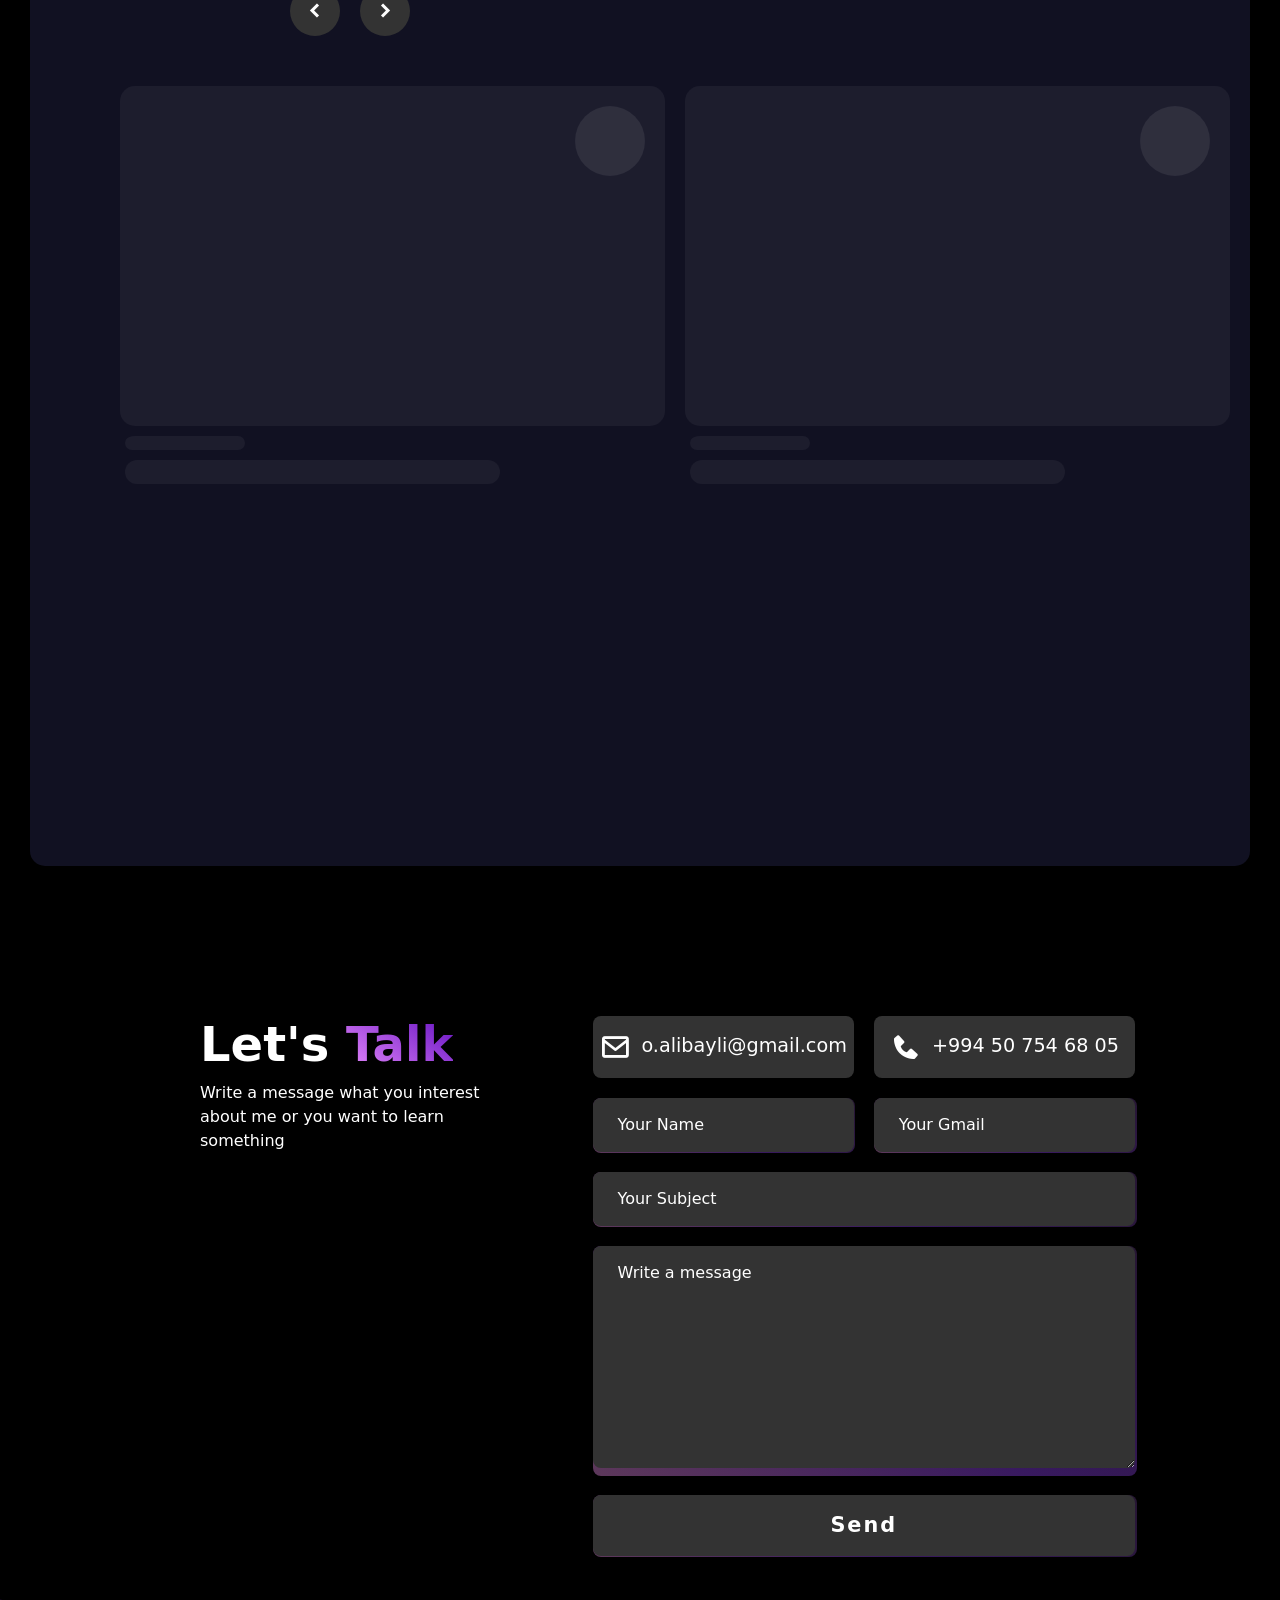
==== commit c8fbebb0: "full" ====
--- a/index.html
+++ b/index.html
@@ -36,7 +36,7 @@
                     <div>
                         <h2>Biography</h2>
                         <p>
-                            Cybersecurity engineer with more than 3 years of experience in managing, deploying, and
+                            Cybersecurity engineer with more than 5 years of experience in managing, deploying, and
                             supporting different security solutions. Recently
                             certified in the offensive security branch and committed to ongoing education in the IT
                             security field. Interested in web development,
--- a/style.css
+++ b/style.css
@@ -17,11 +17,6 @@
 ::-webkit-scrollbar-track {
     background: black;
 }
-
-/* ::selection {
-    background: rgb(56, 25, 95);
-    color: white;
-} */
 
 a:hover {
     color: white;
@@ -511,20 +506,6 @@
     padding-bottom: 12px;
 }
 
-
-/* body>main>section>.main-blog>.primary-blogs>.blogs>div>div::after {
-    content: '';
-    position: absolute;
-    bottom: 0;
-    width: 100%;
-    height: 2px;
-    background: linear-gradient(35deg, rgb(93, 56, 91), rgb(56, 25, 95), rgb(38, 22, 51));
-    border-radius: 0 0 1px 1px;
-    z-index: 100000;
-} */
-
-
-
 body>main>section>.contact {
     padding: 50px 120px;
     display: flex;
@@ -751,7 +732,104 @@
     }
 }
 
-
+.loading-blog {
+    width: calc(50% - 20px);
+
+    display: flex;
+    flex-direction: column;
+
+    gap: 12px;
+}
+
+.loading-cover {
+    width: 100%;
+    aspect-ratio: 2 / 1;
+
+    background: rgba(255, 255, 255, .05);
+
+    border-radius: 25px;
+
+    position: relative;
+    overflow: hidden;
+}
+
+.loading-info {
+    padding: 0 5px;
+}
+
+.loading-date {
+    width: 120px;
+    height: 14px;
+
+    border-radius: 20px;
+
+    background: rgba(255, 255, 255, .05);
+
+    position: relative;
+    overflow: hidden;
+
+    margin-bottom: 10px;
+}
+
+.loading-title {
+    width: 70%;
+    height: 24px;
+
+    border-radius: 20px;
+
+    background: rgba(255, 255, 255, .05);
+
+    position: relative;
+    overflow: hidden;
+}
+
+.loading-play {
+    position: absolute;
+
+    right: 20px;
+    top: 20px;
+
+    width: 70px;
+    height: 70px;
+
+    border-radius: 50%;
+
+    background: rgba(255, 255, 255, .08);
+
+    overflow: hidden;
+}
+
+.loading-cover::before,
+.loading-date::before,
+.loading-title::before,
+.loading-play::before {
+    content: "";
+
+    position: absolute;
+    inset: 0;
+
+    background: linear-gradient(
+        90deg,
+        transparent,
+        rgba(255,255,255,.15),
+        transparent
+    );
+
+    transform: translateX(-100%);
+    animation: shimmer 1.4s infinite;
+}
+
+@keyframes shimmer {
+    100% {
+        transform: translateX(100%);
+    }
+}
+
+@media(max-width:620px) {
+    .loading-blog {
+        width: 100%;
+    }
+}
 
 
 
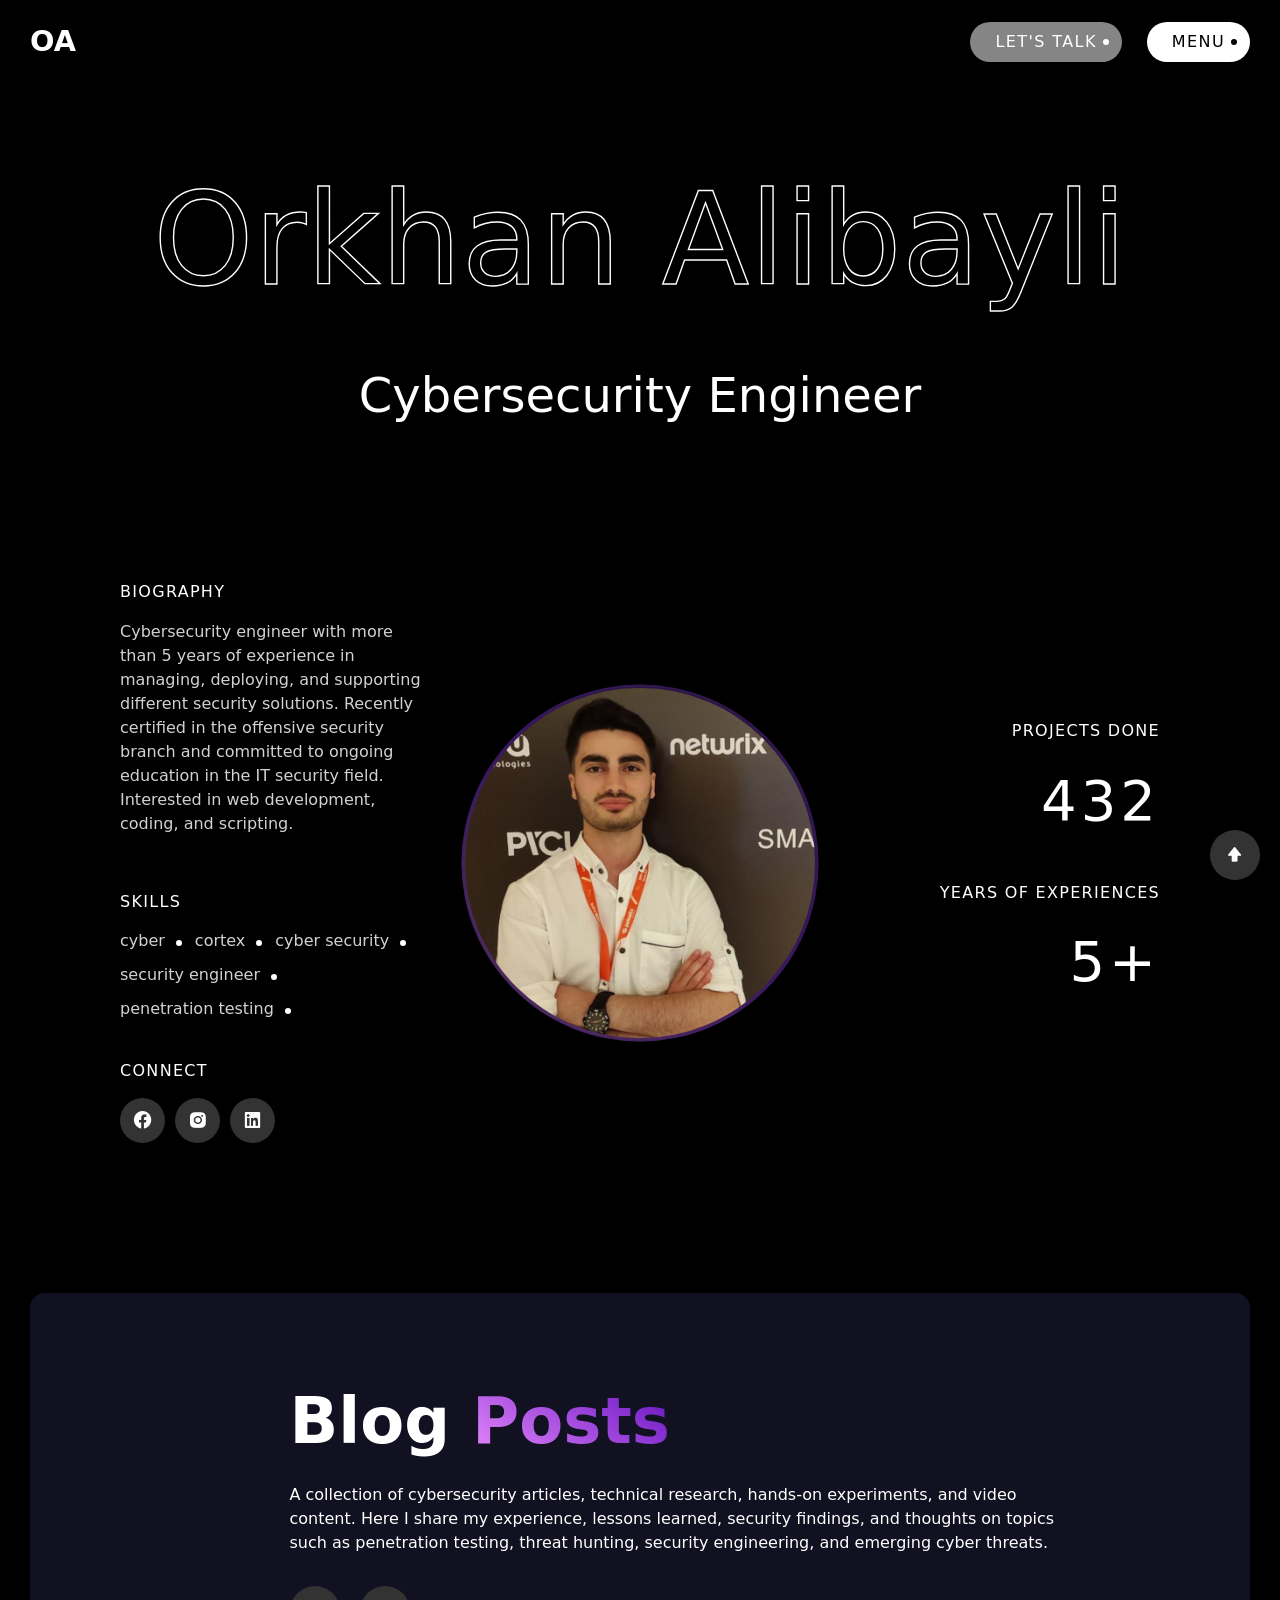
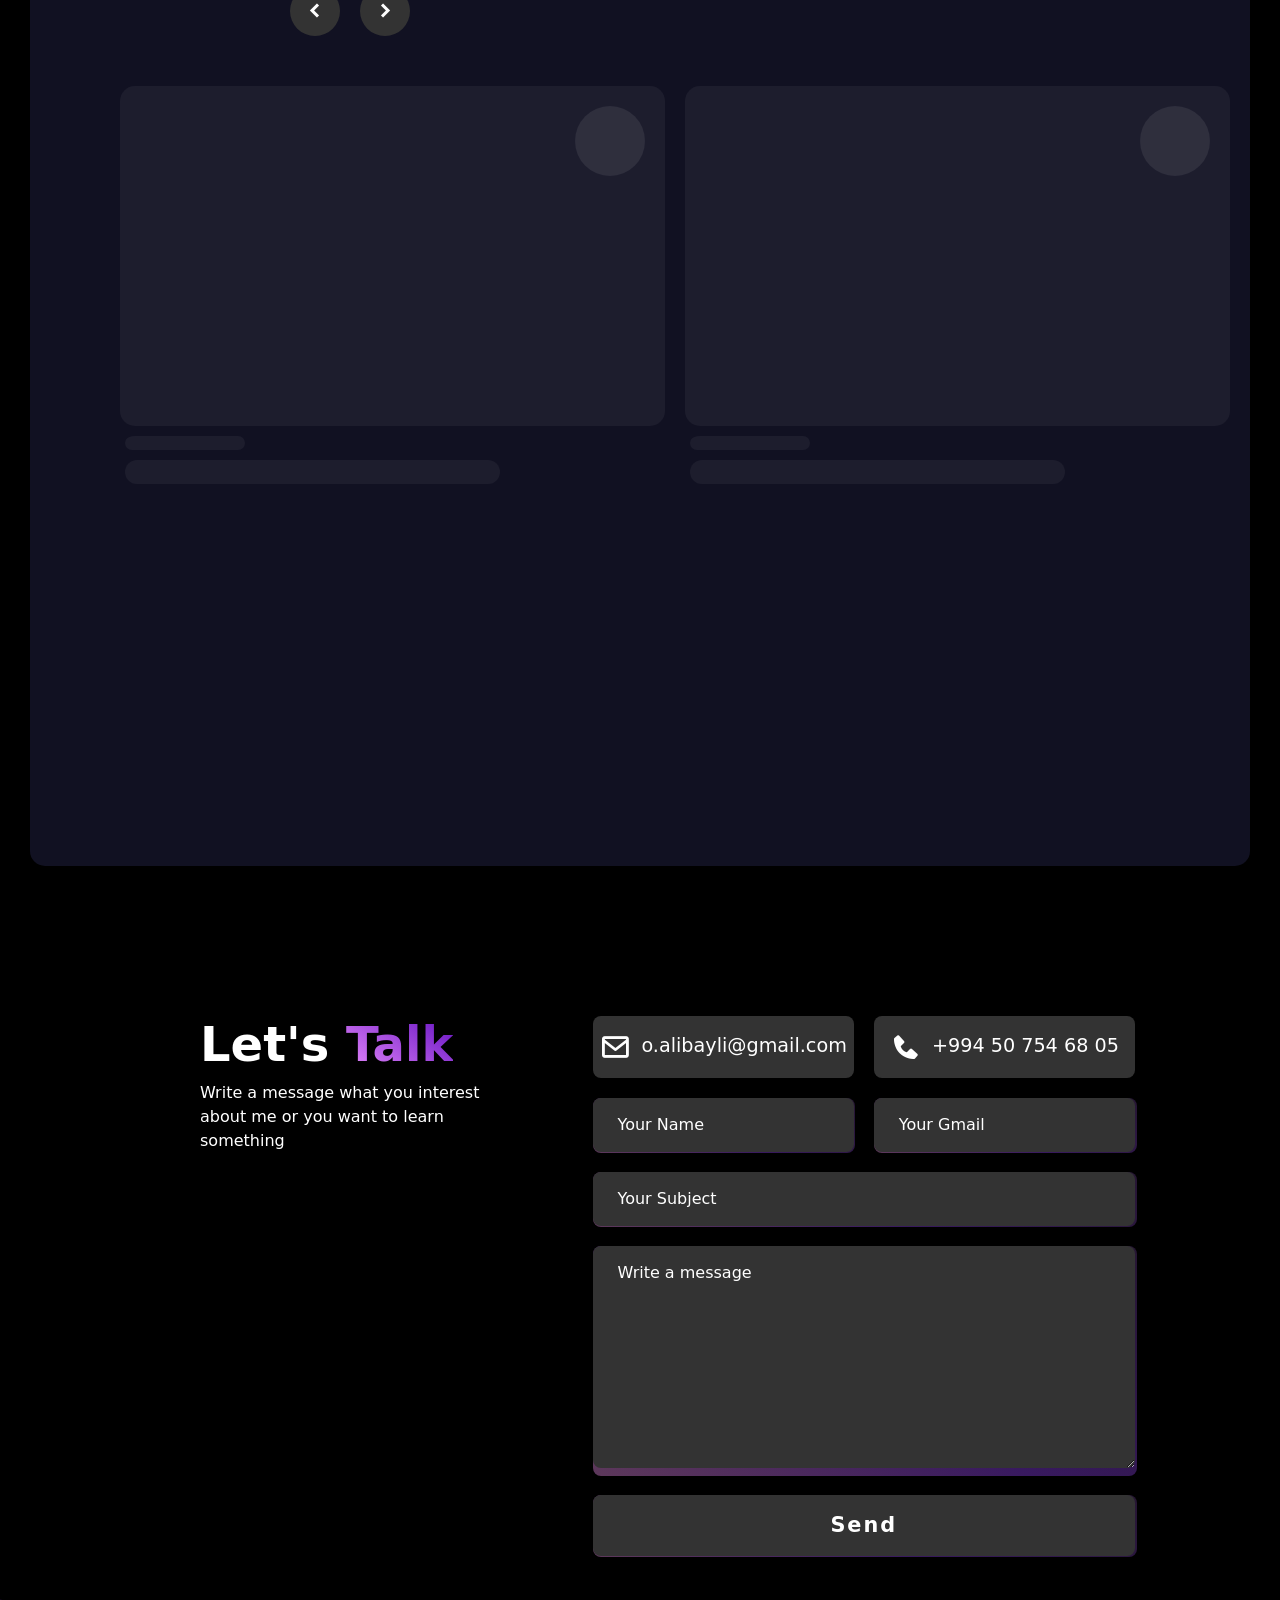
==== commit 2fd173a3: "finally finally" ====
--- a/index.html
+++ b/index.html
@@ -15,7 +15,7 @@
 
     <main id="prime">
         <nav>
-            <a href="#">Logo</a>
+            <a href="#">OA</a>
             <ul>
                 <li><a href="#contact">Let's Talk</a><a href="#contact">Let's Talk</a></li>
                 <li><a class="for-click">Menu</a>
@@ -87,10 +87,14 @@
             <div id="blog" class="main-blog">
                 <div class="blog-phrase">
                     <h1>Blog <span>Posts</span></h1>
-                    <p>Lorem ipsum dolor sit amet consectetur adipisicing elit. Saepe quia reiciendis neque dolores,
-                        eveniet
-                        possimus itaque maxime. Assumenda suscipit tempore, possimus a alias magnam cumque aliquid non
-                        doloremque dignissimos ea?</p>
+
+                    <p>
+                        A collection of cybersecurity articles, technical research,
+                        hands-on experiments, and video content. Here I share my
+                        experience, lessons learned, security findings, and thoughts
+                        on topics such as penetration testing, threat hunting,
+                        security engineering, and emerging cyber threats.
+                    </p>
                     <div class="left-right">
                         <i class='bx bxs-chevron-left'></i>
                         <i class='bx bxs-chevron-right'></i>
@@ -132,7 +136,7 @@
                         <span>Write a message</span>
                     </label>
                     <label for="">
-                        <input type="submit" value="Send">
+                        <input type="submit" value="Send" id="sendMessage">
                     </label>
                 </form>
             </div>
